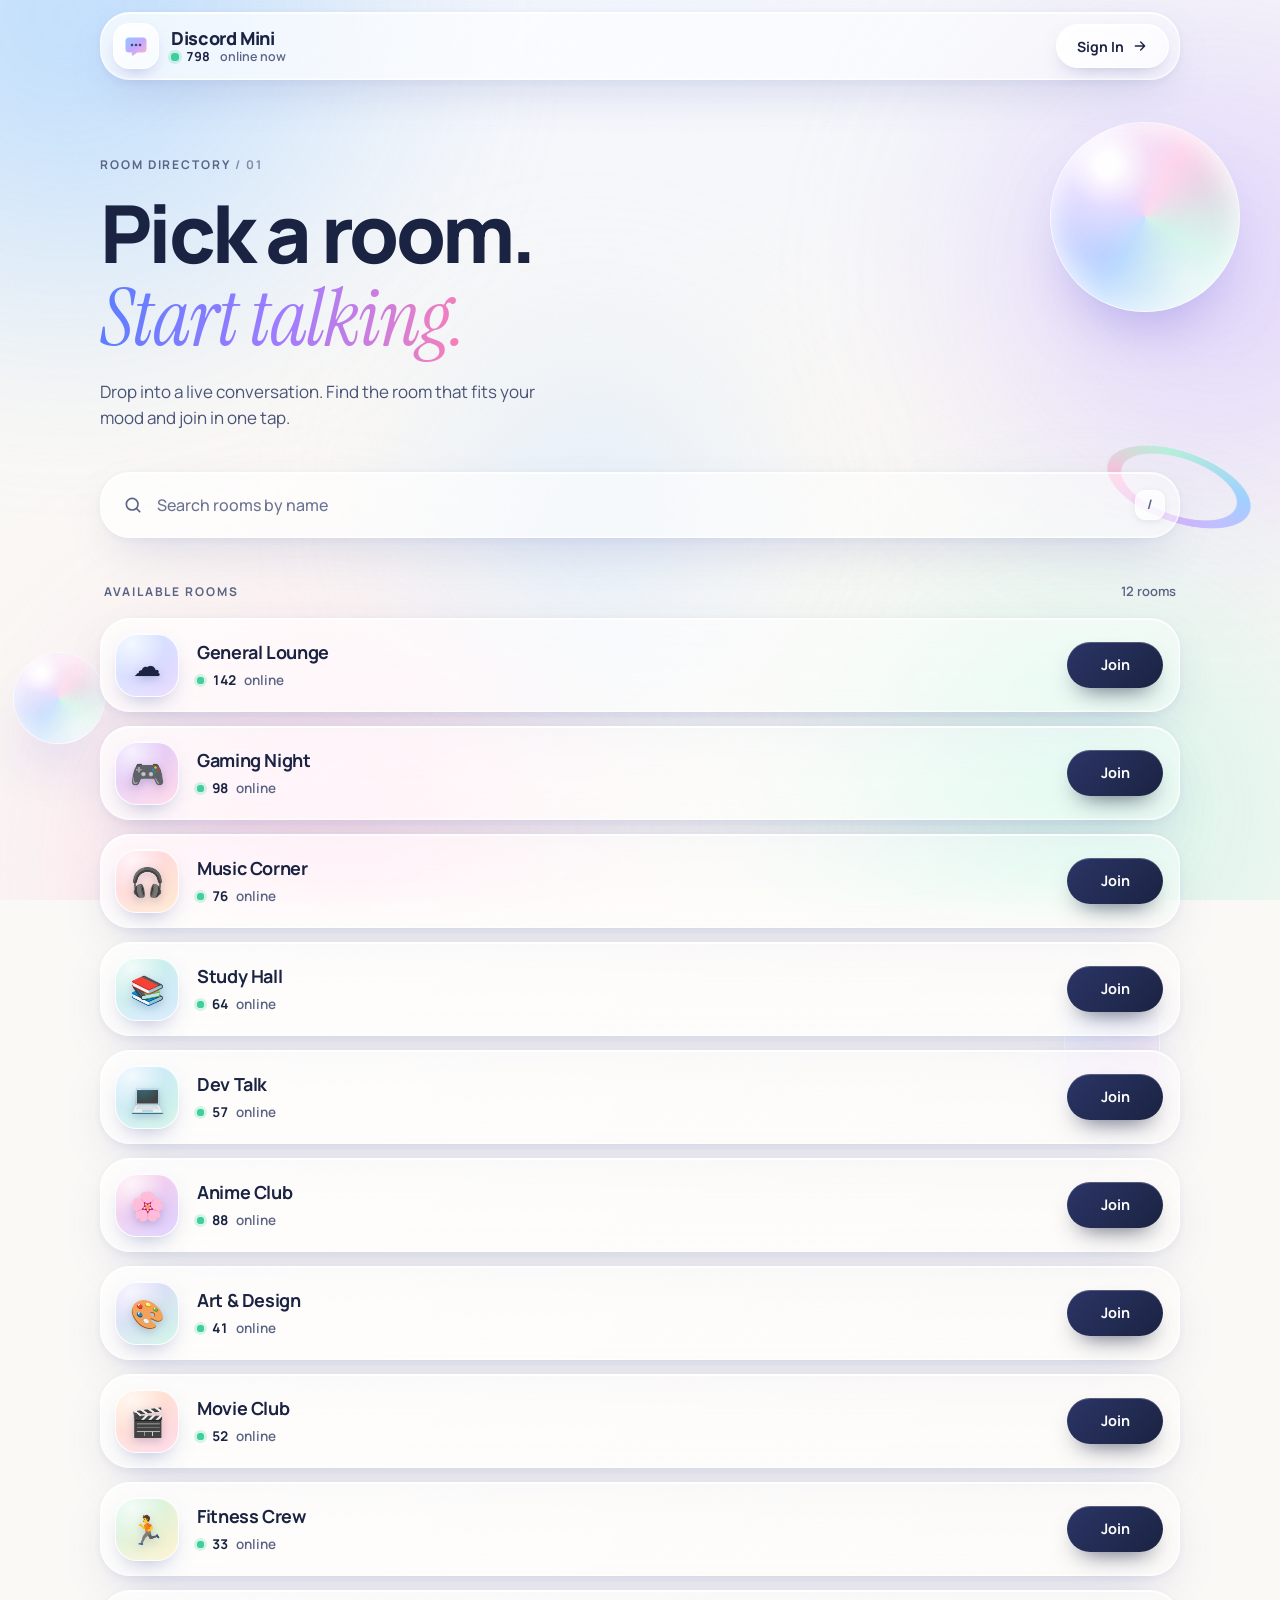
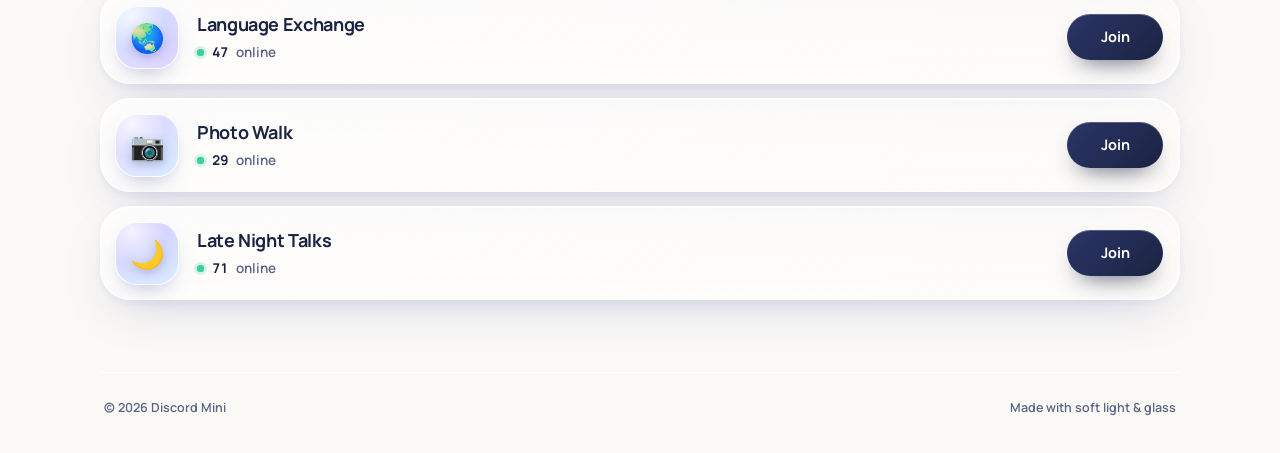
==== frontend/index.html @ 99d0e309 "Landing Page" ====
<!DOCTYPE html>
<html lang="en">
<head>
  <meta charset="utf-8">
  <meta name="viewport" content="width=device-width, initial-scale=1">
  <title>Discord Mini — Rooms</title>
  <meta name="description" content="Browse and join live chat rooms on Discord Mini.">
  <meta name="theme-color" content="#eef3ff">
  <link rel="preconnect" href="https://fonts.googleapis.com">
  <link rel="preconnect" href="https://fonts.gstatic.com" crossorigin>
  <link href="https://fonts.googleapis.com/css2?family=Instrument+Serif:ital@1&family=Manrope:wght@400;500;600;700;800&display=swap" rel="stylesheet">
  <link rel="stylesheet" href="css/style.css">
</head>
<body>
  <a class="skip" href="#rooms">Skip to rooms</a>

  <!-- Gradient mesh atmosphere (fixed, shared by the whole site) -->
  <div class="mesh" aria-hidden="true">
    <span class="blob b1"></span>
    <span class="blob b2"></span>
    <span class="blob b3"></span>
    <span class="blob b4"></span>
    <span class="blob b5"></span>
    <span class="grain"></span>
  </div>

  <div class="page">
    <!-- Iridescent 3D accents -->
    <div class="deco" aria-hidden="true">
      <span class="orb orb-a"></span>
      <span class="orb orb-b"></span>
      <span class="ring-wrap"><span class="ring"></span></span>
      <span class="slab"></span>
    </div>

    <header class="site-header fade-up">
      <div class="bar glass">
        <a class="brand" href="./" aria-label="Discord Mini home">
          <span class="logo">
            <svg viewBox="0 0 24 24" width="24" height="24" aria-hidden="true">
              <defs>
                <linearGradient id="lg" x1="0" y1="0" x2="1" y2="1">
                  <stop offset="0" stop-color="#8fc8ff"/>
                  <stop offset=".5" stop-color="#c3a9ff"/>
                  <stop offset="1" stop-color="#ffb3d4"/>
                </linearGradient>
              </defs>
              <path fill="url(#lg)" d="M5 3.5h14A3.5 3.5 0 0 1 22.500 7v8a3.5 3.5 0 0 1-3.500 3.500h-5.800l-3.900 3c-.6.5-1.500.1-1.500-.7V18.500H5A3.500 3.500 0 0 1 1.500 15V7A3.500 3.500 0 0 1 5 3.500z"/>
              <circle cx="8" cy="11" r="1.300" fill="#1b2342" opacity=".75"/>
              <circle cx="12" cy="11" r="1.300" fill="#1b2342" opacity=".75"/>
              <circle cx="16" cy="11" r="1.300" fill="#1b2342" opacity=".75"/>
            </svg>
          </span>
          <span class="brand-text">
            <span class="brand-name">Discord Mini</span>
            <span class="online"><i class="pulse" aria-hidden="true"></i><b id="totalOnline">0</b>&nbsp;online now</span>
          </span>
        </a>

        <!-- Ganti href sesuai halaman login admin -->
        <a class="btn-signin" href="admin/login.html">
          Sign In
          <svg viewBox="0 0 24 24" width="16" height="16" fill="none" stroke="currentColor" stroke-width="2" stroke-linecap="round" stroke-linejoin="round" aria-hidden="true"><path d="M5 12h14M13 6l6 6-6 6"/></svg>
        </a>
      </div>
    </header>

    <main class="wrap">
      <section class="hero">
        <p class="eyebrow fade-up" style="--d:.08s">Room directory <span>/ 01</span></p>
        <h1 class="fade-up" style="--d:.14s">Pick a room.<br><em>Start talking.</em></h1>
        <p class="lead fade-up" style="--d:.2s">Drop into a live conversation. Find the room that fits your mood and join in one tap.</p>
      </section>

      <section class="search-wrap fade-up" style="--d:.26s" role="search">
        <div class="search glass">
          <svg class="ico" viewBox="0 0 24 24" width="20" height="20" fill="none" stroke="currentColor" stroke-width="2" stroke-linecap="round" stroke-linejoin="round" aria-hidden="true"><circle cx="11" cy="11" r="7"/><path d="m20 20-3.500-3.500"/></svg>
          <label class="sr" for="q">Search rooms by name</label>
          <input id="q" type="search" placeholder="Search rooms by name" autocomplete="off" spellcheck="false" aria-controls="rooms">
          <button class="clear" type="button" hidden aria-label="Clear search">
            <svg viewBox="0 0 24 24" width="16" height="16" fill="none" stroke="currentColor" stroke-width="2.200" stroke-linecap="round" aria-hidden="true"><path d="M6 6l12 12M18 6 6 18"/></svg>
          </button>
          <kbd aria-hidden="true">/</kbd>
        </div>
      </section>

      <div class="list-head fade-up" style="--d:.32s">
        <h2 class="eyebrow">Available rooms</h2>
        <p id="count" aria-live="polite"></p>
      </div>

      <ul id="rooms" class="rooms"></ul>

      <div id="empty" class="empty glass" hidden>
        <div class="empty-orb" aria-hidden="true"></div>
        <h3>No rooms found</h3>
        <p>Nothing matches <b id="emptyQ"></b>. Try a shorter keyword or check the spelling.</p>
        <button type="button" class="btn-ghost" id="emptyClear">Clear search</button>
      </div>
    </main>

    <footer class="site-footer">
      <span>© <span id="year"></span> Discord Mini</span>
      <span>Made with soft light &amp; glass</span>
    </footer>
  </div>

  <!-- Join room popup -->
  <div id="joinModal" class="modal" aria-hidden="true" inert>
    <div class="modal-bg" data-close></div>

    <div class="dialog glass" role="dialog" aria-modal="true" aria-labelledby="joinTitle" aria-describedby="joinDesc">
      <span class="orb dialog-orb dialog-orb-a" aria-hidden="true"></span>
      <span class="orb dialog-orb dialog-orb-b" aria-hidden="true"></span>

      <button type="button" class="dlg-close" data-close aria-label="Tutup pop-up">
        <svg viewBox="0 0 24 24" width="16" height="16" fill="none" stroke="currentColor" stroke-width="2.200" stroke-linecap="round" aria-hidden="true"><path d="M6 6l12 12M18 6 6 18"/></svg>
      </button>

      <!-- Room yang dipilih -->
      <div class="room-chip">
        <div class="thumb sm" id="dThumb" aria-hidden="true"><span id="dEmoji"></span></div>
        <div class="chip-text">
          <p class="chip-label">Bergabung ke room</p>
          <p class="chip-name" id="dRoom"></p>
        </div>
        <p class="chip-online"><i class="pulse" aria-hidden="true"></i><b id="dOnline"></b>&nbsp;online</p>
      </div>

      <!-- Langkah 1: isi username -->
      <div id="stepForm">
        <h2 id="joinTitle">Masukkan <em>username</em> kamu</h2>
        <p class="dlg-lead" id="joinDesc">Nama ini akan terlihat oleh anggota lain selama kamu berada di room.</p>

        <form id="joinForm" novalidate>
          <label class="field-label" for="username">Username</label>
          <div class="field" id="uField">
            <span class="at" aria-hidden="true">@</span>
            <input id="username" name="username" type="text" maxlength="20" required
                   autocomplete="nickname" autocapitalize="off" spellcheck="false"
                   placeholder="contoh: senja_biru" aria-describedby="uHint uErr">
            <span class="count" id="uCount" aria-hidden="true">0/20</span>
          </div>
          <p class="hint" id="uHint">3–20 karakter: huruf, angka, titik, garis bawah, atau strip.</p>
          <p class="error" id="uErr" role="alert"></p>

          <button class="btn-join btn-block" id="submitBtn" type="submit">
            <span class="spin" aria-hidden="true"></span>
            <span id="submitLabel">Kirim</span>
            <svg class="arrow" viewBox="0 0 24 24" width="16" height="16" fill="none" stroke="currentColor" stroke-width="2" stroke-linecap="round" stroke-linejoin="round" aria-hidden="true"><path d="M5 12h14M13 6l6 6-6 6"/></svg>
          </button>
        </form>
      </div>

      <!-- Langkah 2: berhasil -->
      <div id="joinOk" class="success" hidden>
        <span class="ok-orb" aria-hidden="true">
          <svg viewBox="0 0 24 24" width="30" height="30" fill="none" stroke="#1b2342" stroke-width="2.600" stroke-linecap="round" stroke-linejoin="round"><path d="M5 12.500l4.500 4.500L19 7.500"/></svg>
        </span>
        <h2 tabindex="-1" id="okTitle">Siap masuk!</h2>
        <p class="dlg-lead" id="okText"></p>
        <button type="button" class="btn-ghost" data-close>Selesai</button>
      </div>
    </div>
  </div>

  <script src="js/script.js"></script>
</body>
</html>
---- frontend/css/style.css ----
/* ==========================================================
   Discord Mini — Soft Futuristic Glassmorphism
   ========================================================== */

:root {
  /* palette */
  --ice: #cfe6ff;
  --sky: #a9d4ff;
  --lav: #d8c8ff;
  --pink: #ffd3e6;
  --mint: #c9f3e4;
  --warm: #fbf9f6;

  /* ink */
  --ink: #1b2342;
  --ink-2: #4a5478;
  --ink-3: #5a6485;

  /* glass */
  --glass-a: rgba(255, 255, 255, 0.72);
  --glass-b: rgba(255, 255, 255, 0.42);
  --glass-border: rgba(255, 255, 255, 0.8);
  --shadow: 0 18px 50px -18px rgba(90, 100, 170, 0.32), 0 2px 10px rgba(90, 100, 170, 0.06);
  --shadow-hover: 0 28px 60px -20px rgba(90, 100, 170, 0.42), 0 4px 14px rgba(90, 100, 170, 0.08);

  /* shape */
  --r-xl: 30px;
  --r-lg: 26px;
  --r-md: 20px;

  --font: "Manrope", "Inter", system-ui, -apple-system, "Segoe UI", sans-serif;
  --serif: "Instrument Serif", "Playfair Display", Georgia, serif;
  --ease: cubic-bezier(0.2, 0.7, 0.2, 1);
}

*, *::before, *::after { box-sizing: border-box; }
html { scroll-behavior: smooth; -webkit-text-size-adjust: 100%; }

body {
  margin: 0;
  min-height: 100vh;
  font-family: var(--font);
  color: var(--ink);
  background: var(--warm);
  line-height: 1.5;
  -webkit-font-smoothing: antialiased;
  overflow-x: hidden;
}

button, input { font: inherit; color: inherit; }
a { color: inherit; text-decoration: none; }
ul { list-style: none; margin: 0; padding: 0; }
h1, h2, h3, p { margin: 0; }

.sr {
  position: absolute; width: 1px; height: 1px; overflow: hidden;
  clip: rect(0 0 0 0); white-space: nowrap;
}
.skip {
  position: fixed; left: 16px; top: -60px; z-index: 100;
  padding: 10px 16px; border-radius: 999px;
  background: var(--ink); color: #fff; font-weight: 600; font-size: 14px;
  transition: top 0.2s var(--ease);
}
.skip:focus { top: 12px; }

:focus-visible {
  outline: 3px solid rgba(94, 110, 255, 0.6);
  outline-offset: 3px;
}

/* ---------- Gradient mesh atmosphere ---------- */
.mesh {
  position: fixed; inset: 0; z-index: -1; overflow: hidden;
  background:
    radial-gradient(120% 80% at 50% 0%, #f3f7ff 0%, transparent 60%),
    var(--warm);
}
.blob {
  position: absolute;
  width: 58vmax; height: 58vmax;
  border-radius: 50%;
  filter: blur(70px);
  opacity: 0.8;
  will-change: transform;
  translate: 0 calc(var(--sy, 0) * var(--k, -0.08) * 1px);
  animation: drift 26s ease-in-out infinite alternate;
}
.b1 { top: -22vmax; left: -18vmax; background: radial-gradient(circle at 40% 40%, var(--sky), transparent 66%); --k: -0.06; }
.b2 { top: -8vmax; right: -24vmax; background: radial-gradient(circle at 50% 50%, var(--lav), transparent 66%); animation-duration: 32s; animation-delay: -6s; --k: -0.1; }
.b3 { bottom: -26vmax; left: -6vmax; background: radial-gradient(circle at 50% 50%, var(--pink), transparent 66%); animation-duration: 29s; animation-delay: -12s; --k: -0.04; }
.b4 { bottom: -22vmax; right: -14vmax; background: radial-gradient(circle at 50% 50%, var(--mint), transparent 66%); animation-duration: 35s; animation-delay: -3s; --k: -0.12; }
.b5 { top: 28vh; left: 26vw; width: 40vmax; height: 40vmax; background: radial-gradient(circle at 50% 50%, var(--ice), transparent 66%); opacity: 0.6; animation-duration: 40s; --k: -0.02; }

.grain {
  position: absolute; inset: 0; opacity: 0.05; mix-blend-mode: multiply;
  background-image: url("data:image/svg+xml;utf8,<svg xmlns='http://www.w3.org/2000/svg' width='160' height='160'><filter id='n'><feTurbulence type='fractalNoise' baseFrequency='.8' numOctaves='2' stitchTiles='stitch'/></filter><rect width='100%' height='100%' filter='url(%23n)' opacity='.6'/></svg>");
}

@keyframes drift {
  from { transform: translate3d(0, 0, 0) scale(1); }
  to   { transform: translate3d(5vmax, 4vmax, 0) scale(1.12); }
}

/* ---------- Glass material ---------- */
.glass {
  background: linear-gradient(135deg, var(--glass-a), var(--glass-b));
  border: 1px solid var(--glass-border);
  -webkit-backdrop-filter: blur(22px) saturate(160%);
  backdrop-filter: blur(22px) saturate(160%);
  box-shadow: var(--shadow), inset 0 1px 0 rgba(255, 255, 255, 0.95), inset 0 -1px 0 rgba(255, 255, 255, 0.35);
}
@supports not ((backdrop-filter: blur(1px)) or (-webkit-backdrop-filter: blur(1px))) {
  .glass { background: rgba(255, 255, 255, 0.9); }
}

/* ---------- Layout ---------- */
.page { position: relative; overflow-x: clip; }
.wrap { position: relative; z-index: 1; width: min(1080px, calc(100% - 32px)); margin: 0 auto; }

/* ---------- Header ---------- */
.site-header {
  position: sticky; top: 12px; z-index: 50;
  width: min(1080px, calc(100% - 32px));
  margin: 12px auto 0;
}
.bar {
  display: flex; align-items: center; justify-content: space-between; gap: 12px;
  padding: 10px 10px 10px 12px;
  border-radius: var(--r-xl);
}
.brand { display: flex; align-items: center; gap: 12px; min-width: 0; border-radius: 18px; }
.logo {
  flex: none; display: grid; place-items: center;
  width: 46px; height: 46px; border-radius: 16px;
  background: linear-gradient(145deg, rgba(255, 255, 255, 0.95), rgba(255, 255, 255, 0.5));
  border: 1px solid #fff;
  box-shadow: 0 8px 18px -8px rgba(110, 110, 200, 0.5), inset 0 1px 0 #fff;
}
.brand-text { display: flex; flex-direction: column; min-width: 0; line-height: 1.2; }
.brand-name { font-weight: 800; font-size: 18px; letter-spacing: -0.02em; }
.online {
  display: inline-flex; align-items: center; gap: 7px;
  font-size: 12.500px; font-weight: 600; color: var(--ink-3);
  white-space: nowrap;
}
.online b { color: var(--ink); font-variant-numeric: tabular-nums; font-weight: 700; }
.pulse {
  position: relative; width: 8px; height: 8px; border-radius: 50%;
  background: #3fcf9b; box-shadow: 0 0 0 3px rgba(63, 207, 155, 0.22);
}
.pulse::after {
  content: ""; position: absolute; inset: 0; border-radius: 50%;
  background: #3fcf9b; animation: ping 2.400s ease-out infinite;
}
@keyframes ping { 0% { transform: scale(1); opacity: 0.6; } 100% { transform: scale(3); opacity: 0; } }

.btn-signin {
  flex: none; display: inline-flex; align-items: center; gap: 8px;
  height: 44px; padding: 0 20px; border-radius: 999px;
  font-weight: 700; font-size: 14px;
  background: linear-gradient(135deg, rgba(255, 255, 255, 0.95), rgba(255, 255, 255, 0.55));
  border: 1px solid #fff;
  box-shadow: 0 8px 20px -10px rgba(90, 100, 170, 0.5), inset 0 1px 0 #fff;
  transition: transform 0.3s var(--ease), box-shadow 0.3s var(--ease);
}
.btn-signin svg { transition: transform 0.3s var(--ease); }
.btn-signin:hover { transform: scale(1.04); box-shadow: 0 12px 26px -10px rgba(90, 100, 170, 0.6), inset 0 1px 0 #fff; }
.btn-signin:hover svg { transform: translateX(3px); }
.btn-signin:active { transform: scale(0.97); }

/* ---------- Hero ---------- */
.hero { padding: 76px 0 34px; max-width: 720px; }
.eyebrow {
  font-size: 12px; font-weight: 700; letter-spacing: 0.16em; text-transform: uppercase;
  color: var(--ink-3);
}
.eyebrow span { opacity: 0.7; }
h1 {
  margin-top: 18px;
  font-size: clamp(2.700rem, 7vw, 5rem);
  line-height: 1.02; letter-spacing: -0.045em; font-weight: 800;
}
h1 em {
  font-family: var(--serif); font-style: italic; font-weight: 400;
  letter-spacing: -0.02em;
  background: linear-gradient(100deg, #5b7dff 0%, #a07cff 50%, #ff7fb4 100%);
  -webkit-background-clip: text; background-clip: text;
  color: transparent; -webkit-text-fill-color: transparent;
  padding-right: 0.08em;
}
.lead { margin-top: 20px; max-width: 46ch; font-size: 17px; color: var(--ink-2); }

/* ---------- Search ---------- */
.search-wrap { margin-top: 8px; }
.search {
  display: flex; align-items: center; gap: 12px;
  height: 66px; padding: 0 14px 0 22px; border-radius: var(--r-xl);
  transition: box-shadow 0.3s var(--ease), transform 0.3s var(--ease);
}
.search:focus-within {
  box-shadow: var(--shadow-hover), 0 0 0 5px rgba(140, 160, 255, 0.28), inset 0 1px 0 #fff;
}
.search .ico { flex: none; color: var(--ink-3); }
.search input {
  flex: 1; min-width: 0; height: 100%;
  border: 0; outline: 0; background: transparent;
  font-size: 16px; font-weight: 500;
}
.search input::placeholder { color: #6a7392; }
.search input::-webkit-search-cancel-button,
.search input::-webkit-search-decoration { -webkit-appearance: none; appearance: none; }
.clear {
  flex: none; display: grid; place-items: center;
  width: 34px; height: 34px; border-radius: 50%; border: 0; cursor: pointer;
  background: rgba(27, 35, 66, 0.07); color: var(--ink-2);
  transition: background 0.2s, transform 0.2s var(--ease);
}
.clear:hover { background: rgba(27, 35, 66, 0.13); transform: scale(1.08); }
.clear[hidden] { display: none; }
kbd {
  flex: none; display: grid; place-items: center;
  width: 30px; height: 30px; border-radius: 10px;
  font-family: var(--font); font-size: 13px; font-weight: 700; color: var(--ink-3);
  background: rgba(255, 255, 255, 0.7); border: 1px solid #fff;
  box-shadow: 0 2px 6px rgba(90, 100, 170, 0.12);
}
.search:focus-within kbd, .search.has-value kbd { display: none; }

/* ---------- List ---------- */
.list-head {
  display: flex; align-items: baseline; justify-content: space-between;
  margin: 44px 4px 16px;
}
#count { font-size: 13px; font-weight: 600; color: var(--ink-3); }

.rooms { display: grid; gap: 14px; }

.room {
  position: relative;
  display: grid; grid-template-columns: auto 1fr auto; align-items: center; gap: 18px;
  padding: 14px 16px 14px 14px; border-radius: var(--r-xl);
  transition: transform 0.4s var(--ease), box-shadow 0.4s var(--ease);
}
/* iridescent edge on hover */
.room::before {
  content: ""; position: absolute; inset: -1px; border-radius: inherit; padding: 1.500px;
  background: linear-gradient(120deg, #a9d4ff, #d8c8ff, #ffc4df, #c4f3e2, #a9d4ff);
  -webkit-mask: linear-gradient(#000 0 0) content-box, linear-gradient(#000 0 0);
  -webkit-mask-composite: xor; mask-composite: exclude;
  opacity: 0; transition: opacity 0.4s var(--ease); pointer-events: none;
}
.room:hover { transform: translateY(-3px); box-shadow: var(--shadow-hover), inset 0 1px 0 #fff; }
.room:hover::before { opacity: 1; }

.thumb {
  position: relative; display: grid; place-items: center;
  width: 64px; height: 64px; border-radius: 22px;
  font-size: 28px; line-height: 1;
  background: linear-gradient(145deg, var(--g1), var(--g2));
  border: 1px solid rgba(255, 255, 255, 0.9);
  box-shadow: 0 10px 22px -10px rgba(90, 100, 170, 0.5), inset 0 1px 0 rgba(255, 255, 255, 0.95), inset 0 -8px 14px rgba(255, 255, 255, 0.25);
  transition: transform 0.4s var(--ease);
  overflow: hidden;
}
.thumb::after {
  content: ""; position: absolute; inset: 0;
  background: radial-gradient(circle at 25% 15%, rgba(255, 255, 255, 0.75), transparent 48%);
  pointer-events: none;
}
.thumb span { position: relative; z-index: 1; filter: drop-shadow(0 3px 4px rgba(60, 70, 130, 0.25)); }
.room:hover .thumb { transform: scale(1.06) rotate(-2deg); }

.info { min-width: 0; }
.info h3 {
  font-size: 18px; font-weight: 700; letter-spacing: -0.02em;
  white-space: nowrap; overflow: hidden; text-overflow: ellipsis;
}
.info h3 mark {
  background: linear-gradient(transparent 58%, rgba(168, 140, 255, 0.35) 58%);
  color: inherit; border-radius: 3px;
}
.meta {
  display: inline-flex; align-items: center; gap: 8px; margin-top: 4px;
  font-size: 13.500px; font-weight: 600; color: var(--ink-3);
}
.meta b { color: var(--ink); font-weight: 700; font-variant-numeric: tabular-nums; }
.meta .pulse { width: 7px; height: 7px; }

.btn-join {
  position: relative; display: inline-flex; align-items: center; justify-content: center; gap: 8px;
  min-width: 96px; height: 46px; padding: 0 24px; border: 0; border-radius: 999px; cursor: pointer;
  font-weight: 700; font-size: 14.500px; color: #fff;
  background: linear-gradient(135deg, #2b3566, #1b2342);
  box-shadow: 0 12px 24px -12px rgba(27, 35, 66, 0.8), inset 0 1px 0 rgba(255, 255, 255, 0.22);
  transition: transform 0.3s var(--ease), box-shadow 0.3s var(--ease), background 0.3s;
}
.btn-join:hover { transform: scale(1.05); box-shadow: 0 16px 28px -12px rgba(27, 35, 66, 0.85), inset 0 1px 0 rgba(255, 255, 255, 0.25); }
.btn-join:active { transform: scale(0.97); }
.btn-join.is-joined {
  color: #0f5a45;
  background: linear-gradient(135deg, rgba(214, 248, 235, 0.95), rgba(190, 240, 222, 0.8));
  border: 1px solid #fff;
  box-shadow: 0 10px 22px -12px rgba(40, 150, 110, 0.55), inset 0 1px 0 #fff;
}
.btn-join.is-loading { pointer-events: none; opacity: 0.9; }
.btn-join .spin {
  display: none; width: 16px; height: 16px; border-radius: 50%;
  border: 2px solid rgba(255, 255, 255, 0.35); border-top-color: #fff;
  animation: spin 0.7s linear infinite;
}
.btn-join.is-loading .spin { display: inline-block; }
@keyframes spin { to { transform: rotate(360deg); } }

/* ---------- Empty state ---------- */
.empty {
  display: flex; flex-direction: column; align-items: center; text-align: center; gap: 10px;
  padding: 48px 24px; border-radius: var(--r-xl);
}
.empty[hidden] { display: none; }
.empty h3 { font-size: 22px; letter-spacing: -0.02em; }
.empty p { max-width: 38ch; color: var(--ink-2); overflow-wrap: anywhere; }
.empty-orb {
  width: 64px; height: 64px; border-radius: 50%; margin-bottom: 8px;
  background:
    radial-gradient(circle at 30% 22%, rgba(255, 255, 255, 0.95), transparent 42%),
    conic-gradient(from 210deg, #b9dcff, #dccbff, #ffcfe6, #c3f2df, #b9dcff);
  box-shadow: inset 0 -8px 16px rgba(255, 255, 255, 0.5), 0 16px 30px -14px rgba(130, 120, 220, 0.6);
  animation: float 7s ease-in-out infinite;
}
.btn-ghost {
  margin-top: 10px; height: 42px; padding: 0 20px; border-radius: 999px; cursor: pointer;
  font-weight: 700; font-size: 14px;
  background: rgba(255, 255, 255, 0.8); border: 1px solid #fff;
  box-shadow: 0 8px 18px -10px rgba(90, 100, 170, 0.5);
  transition: transform 0.3s var(--ease);
}
.btn-ghost:hover { transform: scale(1.05); }

/* ---------- Iridescent 3D decor ---------- */
.deco { position: absolute; inset: 0; z-index: 0; pointer-events: none; }
.deco > * { position: absolute; display: block; }

.orb {
  border-radius: 50%;
  background:
    radial-gradient(circle at 30% 22%, rgba(255, 255, 255, 0.98) 0 5%, rgba(255, 255, 255, 0.35) 22%, transparent 46%),
    radial-gradient(circle at 72% 82%, rgba(255, 255, 255, 0.55), transparent 42%),
    conic-gradient(from 210deg, rgba(168, 210, 255, 0.85), rgba(214, 196, 255, 0.85), rgba(255, 200, 228, 0.85), rgba(190, 242, 222, 0.85), rgba(168, 210, 255, 0.85));
  border: 1px solid rgba(255, 255, 255, 0.85);
  box-shadow: inset 0 -16px 32px rgba(255, 255, 255, 0.5), inset 0 10px 24px rgba(255, 255, 255, 0.65), 0 34px 60px -24px rgba(130, 120, 220, 0.55);
  -webkit-backdrop-filter: blur(6px); backdrop-filter: blur(6px);
  animation: float 10s ease-in-out infinite;
}
.orb-a { width: 190px; height: 190px; top: 110px; right: max(3%, calc(50% - 600px)); }
.orb-b { width: 92px; height: 92px; top: 640px; left: max(1%, calc(50% - 640px)); animation-duration: 13s; animation-delay: -4s; opacity: 0.9; }

.ring-wrap { top: 400px; right: max(2%, calc(50% - 640px)); width: 150px; height: 150px; animation: float 12s ease-in-out infinite; animation-delay: -2s; }
.ring {
  display: block; width: 100%; height: 100%; border-radius: 50%;
  background: conic-gradient(from 90deg, #9fd0ff, #cdb8ff, #ffbfdc, #b6efd9, #9fd0ff);
  -webkit-mask: radial-gradient(farthest-side, transparent calc(100% - 15px), #000 calc(100% - 14px));
  mask: radial-gradient(farthest-side, transparent calc(100% - 15px), #000 calc(100% - 14px));
  transform: rotate3d(1, 0.35, 0, 62deg);
  filter: drop-shadow(0 14px 16px rgba(130, 120, 220, 0.35));
  animation: shimmer 14s ease-in-out infinite alternate;
}
@keyframes shimmer { from { filter: drop-shadow(0 14px 16px rgba(130, 120, 220, 0.35)) hue-rotate(-24deg); } to { filter: drop-shadow(0 14px 16px rgba(130, 120, 220, 0.35)) hue-rotate(28deg); } }

.slab {
  --rot: 14deg;
  top: 980px; right: max(6%, calc(50% - 520px));
  width: 96px; height: 96px; border-radius: 30px;
  background: linear-gradient(135deg, rgba(255, 255, 255, 0.75), rgba(255, 255, 255, 0.18)), linear-gradient(160deg, rgba(168, 210, 255, 0.55), rgba(255, 200, 228, 0.55));
  border: 1px solid rgba(255, 255, 255, 0.9);
  -webkit-backdrop-filter: blur(10px); backdrop-filter: blur(10px);
  box-shadow: inset 0 1px 0 #fff, inset 0 -12px 22px rgba(255, 255, 255, 0.35), 0 30px 50px -26px rgba(130, 120, 220, 0.55);
  animation: float 11s ease-in-out infinite; animation-delay: -6s;
}

@keyframes float {
  0%, 100% { transform: translateY(0) rotate(var(--rot, 0deg)); }
  50% { transform: translateY(-18px) rotate(calc(var(--rot, 0deg) + 3deg)); }
}

/* ---------- Footer ---------- */
.site-footer {
  position: relative; z-index: 1;
  width: min(1080px, calc(100% - 32px)); margin: 72px auto 0; padding: 26px 4px 36px;
  display: flex; justify-content: space-between; flex-wrap: wrap; gap: 8px;
  font-size: 12.500px; font-weight: 600; color: var(--ink-3);
  border-top: 1px solid rgba(255, 255, 255, 0.8);
}

/* ---------- Toast ---------- */
.toast {
  position: fixed; left: 50%; bottom: 28px; z-index: 80;
  transform: translate(-50%, 24px); opacity: 0; pointer-events: none;
  max-width: calc(100% - 32px);
  padding: 13px 22px; border-radius: 999px;
  font-size: 14px; font-weight: 600; text-align: center;
  transition: transform 0.45s var(--ease), opacity 0.35s;
}
.toast.show { transform: translate(-50%, 0); opacity: 1; }

/* ---------- Join popup ---------- */
html.modal-open { overflow: hidden; }

.modal {
  position: fixed; inset: 0; z-index: 40; /* di bawah header (z-index 50) agar header tetap terlihat */
  display: grid; place-items: center;
  padding: 104px 16px 28px; overflow-y: auto;
  visibility: hidden;
  transition: visibility 0s linear 0.5s;
}
.modal.open { visibility: visible; transition: visibility 0s; }

.modal-bg {
  position: fixed; inset: 0;
  background: radial-gradient(80% 60% at 50% 40%, rgba(255, 255, 255, 0.35), rgba(222, 230, 255, 0.4));
  -webkit-backdrop-filter: blur(14px) saturate(130%);
  backdrop-filter: blur(14px) saturate(130%);
  opacity: 0; transition: opacity 0.45s var(--ease);
}
.modal.open .modal-bg { opacity: 1; }

.dialog {
  position: relative; width: min(460px, 100%); margin: auto;
  padding: 34px 30px 28px; border-radius: 36px;
  opacity: 0; transform: translateY(24px) scale(0.97);
  transition: opacity 0.45s var(--ease), transform 0.6s var(--ease);
}
.dialog.glass { background: linear-gradient(135deg, rgba(255, 255, 255, 0.84), rgba(255, 255, 255, 0.56)); }
.modal.open .dialog { opacity: 1; transform: none; }
.dialog.shake { animation: shake 0.45s var(--ease); }
@keyframes shake {
  0%, 100% { transform: translateX(0); }
  20% { transform: translateX(-9px); }
  40% { transform: translateX(8px); }
  60% { transform: translateX(-5px); }
  80% { transform: translateX(3px); }
}

/* iridescent glass orbs di balik pop-up */
.dialog-orb { position: absolute; z-index: -1; pointer-events: none; }
.dialog-orb-a { width: 84px; height: 84px; top: -38px; left: -34px; }
.dialog-orb-b { width: 56px; height: 56px; bottom: -28px; right: -24px; animation-delay: -5s; }

.dlg-close {
  position: absolute; top: 18px; right: 18px;
  display: grid; place-items: center; width: 38px; height: 38px;
  border-radius: 50%; border: 1px solid #fff; cursor: pointer;
  background: rgba(255, 255, 255, 0.75); color: var(--ink-2);
  box-shadow: 0 6px 14px -8px rgba(90, 100, 170, 0.5);
  transition: transform 0.25s var(--ease), background 0.2s;
}
.dlg-close:hover { transform: scale(1.08) rotate(90deg); background: #fff; }

.room-chip {
  display: flex; align-items: center; gap: 12px;
  margin-right: 48px; padding: 8px 14px 8px 8px; border-radius: 22px;
  background: rgba(255, 255, 255, 0.55); border: 1px solid #fff;
  box-shadow: inset 0 1px 0 #fff, 0 8px 18px -14px rgba(90, 100, 170, 0.5);
}
.thumb.sm { width: 46px; height: 46px; border-radius: 16px; font-size: 22px; flex: none; }
.room-chip:hover .thumb.sm { transform: none; }
.chip-text { min-width: 0; flex: 1; }
.chip-label { font-size: 11px; font-weight: 700; letter-spacing: 0.14em; text-transform: uppercase; color: var(--ink-3); }
.chip-name { font-size: 15.500px; font-weight: 700; letter-spacing: -0.015em; white-space: nowrap; overflow: hidden; text-overflow: ellipsis; }
.chip-online {
  flex: none; display: none; align-items: center; gap: 6px;
  font-size: 12.500px; font-weight: 600; color: var(--ink-3);
}
.chip-online .pulse { width: 7px; height: 7px; }
.chip-online b { color: var(--ink); font-variant-numeric: tabular-nums; }

.dialog h2 {
  margin-top: 26px;
  font-size: clamp(1.700rem, 5vw, 2.150rem); line-height: 1.08;
  letter-spacing: -0.035em; font-weight: 800;
}
.dialog h2 em {
  font-family: var(--serif); font-style: italic; font-weight: 400; letter-spacing: -0.02em;
  background: linear-gradient(100deg, #5b7dff 0%, #a07cff 50%, #ff7fb4 100%);
  -webkit-background-clip: text; background-clip: text;
  color: transparent; -webkit-text-fill-color: transparent; padding-right: 0.08em;
}
.dlg-lead { margin-top: 10px; color: var(--ink-2); font-size: 15px; }

.field-label {
  display: block; margin: 26px 4px 10px;
  font-size: 12px; font-weight: 700; letter-spacing: 0.16em; text-transform: uppercase; color: var(--ink-3);
}
.field {
  display: flex; align-items: center; gap: 10px;
  height: 60px; padding: 0 18px; border-radius: 20px;
  background: rgba(255, 255, 255, 0.74); border: 1px solid #fff;
  box-shadow: inset 0 2px 6px rgba(90, 100, 170, 0.08), 0 1px 0 rgba(255, 255, 255, 0.9);
  transition: box-shadow 0.3s var(--ease), border-color 0.3s;
}
.field:focus-within { box-shadow: 0 0 0 5px rgba(140, 160, 255, 0.28), inset 0 2px 6px rgba(90, 100, 170, 0.06); }
.field.invalid { border-color: rgba(204, 66, 102, 0.7); box-shadow: 0 0 0 4px rgba(255, 150, 180, 0.26); }
.field .at { font-weight: 700; color: var(--ink-3); }
.field input {
  flex: 1; min-width: 0; height: 100%; border: 0; background: transparent;
  font-size: 16px; font-weight: 600;
}
.field input:focus-visible { outline: none; }
.field input::placeholder { color: #6a7392; font-weight: 500; }
.field .count { font-size: 12px; font-weight: 700; color: var(--ink-3); font-variant-numeric: tabular-nums; }
.hint { margin: 10px 4px 0; font-size: 13px; color: var(--ink-3); }
.error { min-height: 22px; margin: 6px 4px 14px; font-size: 13px; font-weight: 600; color: #b3304f; }

.btn-block { width: 100%; height: 56px; font-size: 15.500px; }
.btn-join .arrow { transition: transform 0.3s var(--ease); }
.btn-join:hover .arrow { transform: translateX(3px); }
.btn-join.is-loading .arrow { display: none; }

.success { display: flex; flex-direction: column; align-items: center; text-align: center; gap: 4px; padding: 26px 0 4px; }
.success[hidden] { display: none; }
.success h2 { margin-top: 18px; outline: none; }
.success .dlg-lead { max-width: 32ch; overflow-wrap: anywhere; }
.success .dlg-lead b { color: var(--ink); }
.success .btn-ghost { margin-top: 20px; }
.ok-orb {
  display: grid; place-items: center; width: 76px; height: 76px; border-radius: 50%;
  background:
    radial-gradient(circle at 30% 22%, rgba(255, 255, 255, 0.95), transparent 44%),
    conic-gradient(from 210deg, #b9dcff, #dccbff, #ffcfe6, #c3f2df, #b9dcff);
  border: 1px solid #fff;
  box-shadow: inset 0 -10px 20px rgba(255, 255, 255, 0.5), 0 20px 36px -16px rgba(130, 120, 220, 0.65);
  animation: pop 0.7s var(--ease) both;
}
@keyframes pop { from { transform: scale(0.6); opacity: 0; } to { transform: scale(1); opacity: 1; } }

@media (min-width: 420px) { .chip-online { display: inline-flex; } }

/* ---------- Entrance animations ---------- */
.fade-up { animation: rise 0.9s var(--ease) both; animation-delay: var(--d, 0s); }
.rise { animation: rise 0.8s var(--ease) both; animation-delay: calc(var(--i, 0) * 55ms + 0.35s); }
@keyframes rise {
  from { opacity: 0; translate: 0 22px; }
  to   { opacity: 1; translate: 0 0; }
}

/* ---------- Responsive ---------- */
@media (max-width: 760px) {
  .hero { padding: 56px 0 26px; }
  .lead { font-size: 16px; }
  .orb-a { width: 120px; height: 120px; top: 90px; right: -24px; opacity: 0.8; }
  .orb-b { width: 64px; height: 64px; left: -14px; top: 720px; }
  .ring-wrap { width: 100px; height: 100px; top: 420px; right: -10px; opacity: 0.8; }
  .slab { display: none; }
  .search { height: 60px; }
  kbd { display: none; }
}
@media (max-width: 520px) {
  .site-header { top: 8px; width: calc(100% - 20px); }
  .bar { padding: 8px 8px 8px 8px; gap: 8px; }
  .logo { width: 42px; height: 42px; border-radius: 14px; }
  .brand-name { font-size: 16px; }
  .online { font-size: 12px; }
  .btn-signin { height: 40px; padding: 0 14px; font-size: 13px; }
  .btn-signin svg { display: none; }
  .wrap { width: calc(100% - 24px); }
  .room { gap: 12px; padding: 12px; border-radius: 26px; }
  .thumb { width: 54px; height: 54px; border-radius: 18px; font-size: 24px; }
  .info h3 { font-size: 16px; }
  .meta { font-size: 12.500px; }
  .btn-join { min-width: 0; height: 42px; padding: 0 18px; font-size: 14px; }
  .site-footer { width: calc(100% - 24px); }
}

@media (max-width: 520px) {
  .modal { padding: 84px 12px 20px; }
  .dialog { padding: 28px 20px 22px; border-radius: 30px; }
  .room-chip { margin-right: 44px; }
  .dlg-close { top: 14px; right: 14px; }
  .dialog-orb-a { width: 64px; height: 64px; top: -28px; left: -16px; }
  .dialog-orb-b { width: 44px; height: 44px; right: -12px; }
}

/* ---------- Reduced motion ---------- */
@media (prefers-reduced-motion: reduce) {
  *, *::before, *::after {
    animation-duration: 0.001ms !important;
    animation-iteration-count: 1 !important;
    transition-duration: 0.001ms !important;
    scroll-behavior: auto !important;
  }
}
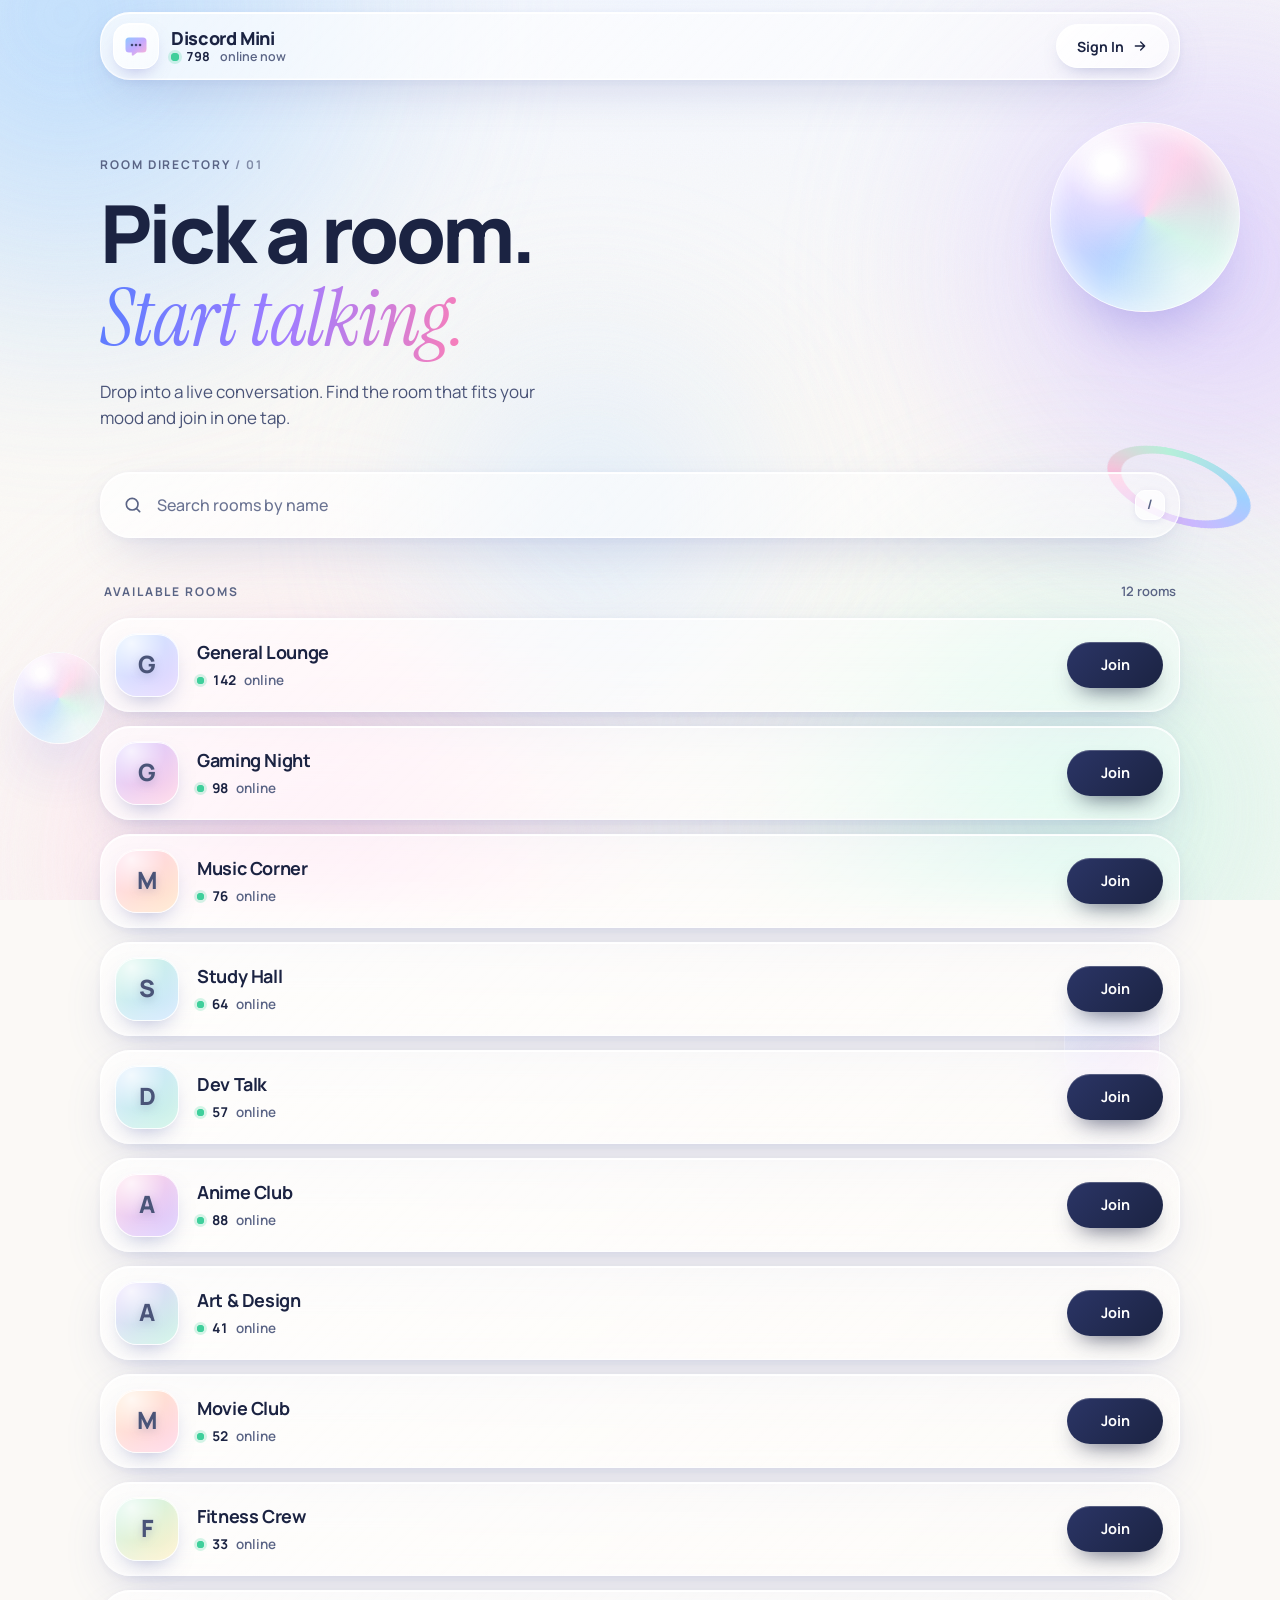
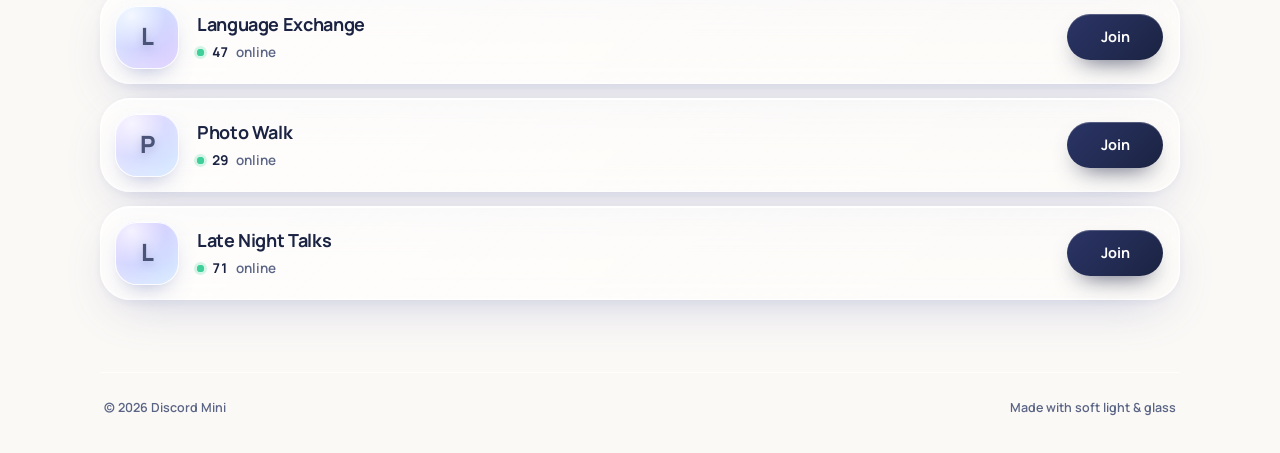
==== commit e629cb76: "Page room chat klien" ====
--- a/frontend/index.html
+++ b/frontend/index.html
@@ -119,7 +119,7 @@
 
       <!-- Room yang dipilih -->
       <div class="room-chip">
-        <div class="thumb sm" id="dThumb" aria-hidden="true"><span id="dEmoji"></span></div>
+        <div class="thumb sm" id="dThumb" aria-hidden="true"></div>
         <div class="chip-text">
           <p class="chip-label">Bergabung ke room</p>
           <p class="chip-name" id="dRoom"></p>
@@ -151,19 +151,10 @@
           </button>
         </form>
       </div>
-
-      <!-- Langkah 2: berhasil -->
-      <div id="joinOk" class="success" hidden>
-        <span class="ok-orb" aria-hidden="true">
-          <svg viewBox="0 0 24 24" width="30" height="30" fill="none" stroke="#1b2342" stroke-width="2.600" stroke-linecap="round" stroke-linejoin="round"><path d="M5 12.500l4.500 4.500L19 7.500"/></svg>
-        </span>
-        <h2 tabindex="-1" id="okTitle">Siap masuk!</h2>
-        <p class="dlg-lead" id="okText"></p>
-        <button type="button" class="btn-ghost" data-close>Selesai</button>
-      </div>
     </div>
   </div>
 
+  <script src="js/rooms.js"></script>
   <script src="js/script.js"></script>
 </body>
-</html>
+</html>
--- a/frontend/css/style.css
+++ b/frontend/css/style.css
@@ -589,3 +589,7 @@
     scroll-behavior: auto !important;
   }
 }
+
+/* ---------- Foto room (menggantikan emoji) ---------- */
+.thumb img { position: absolute; inset: 0; width: 100%; height: 100%; object-fit: cover; display: block; }
+.thumb .initial { position: relative; z-index: 1; font-weight: 800; font-size: 0.85em; color: var(--ink-2); }
